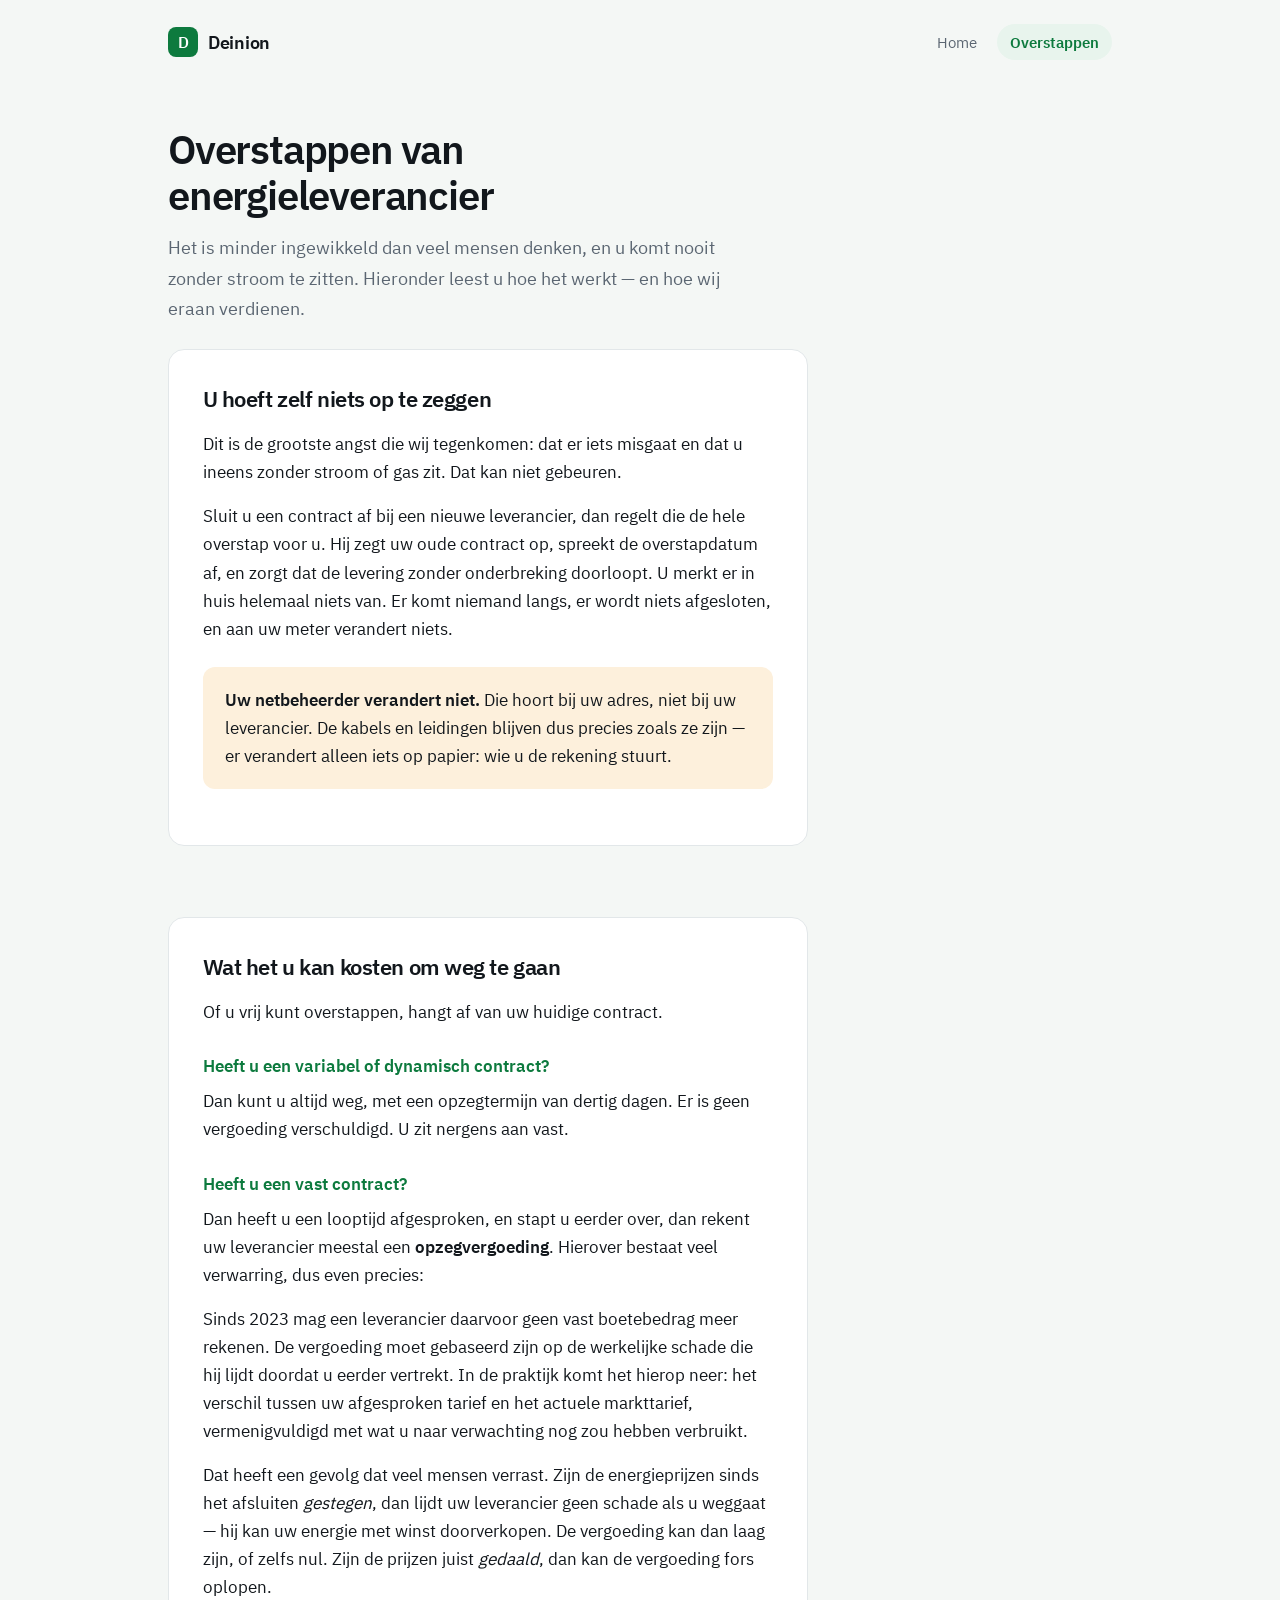
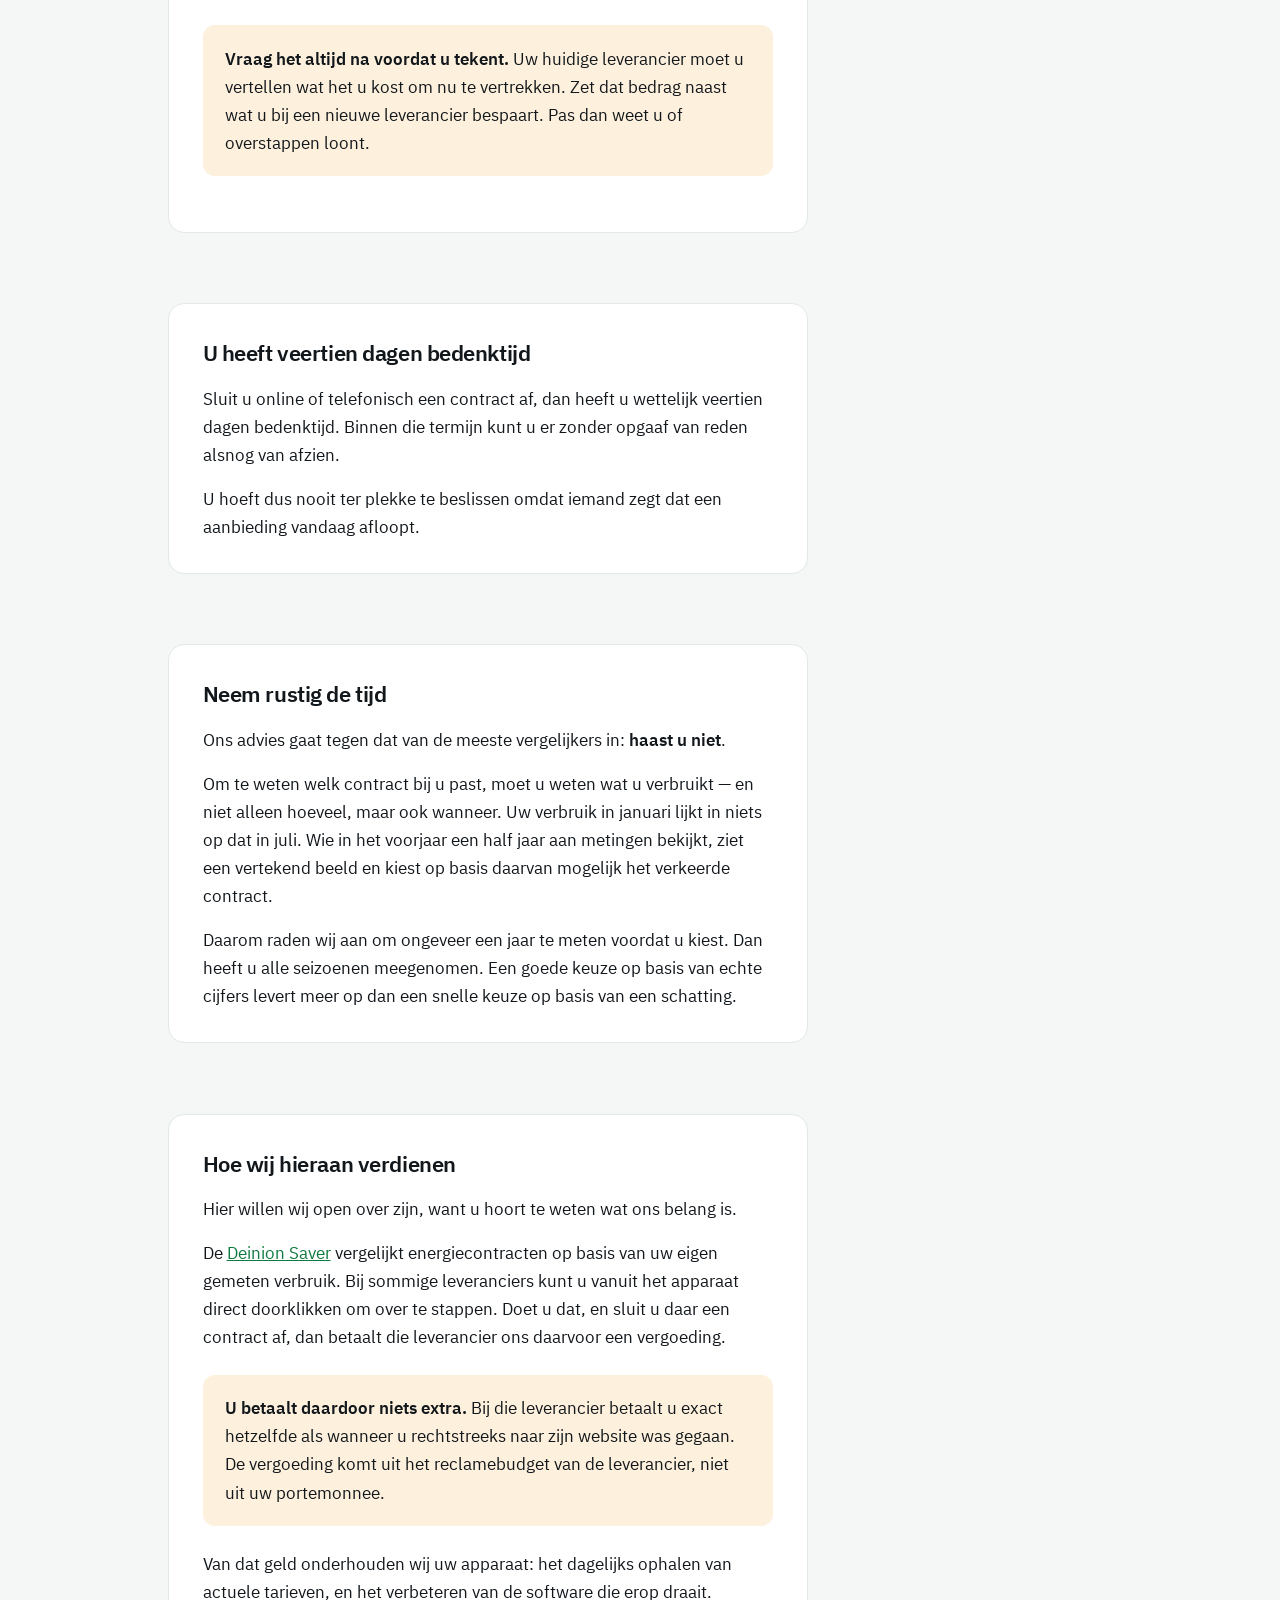
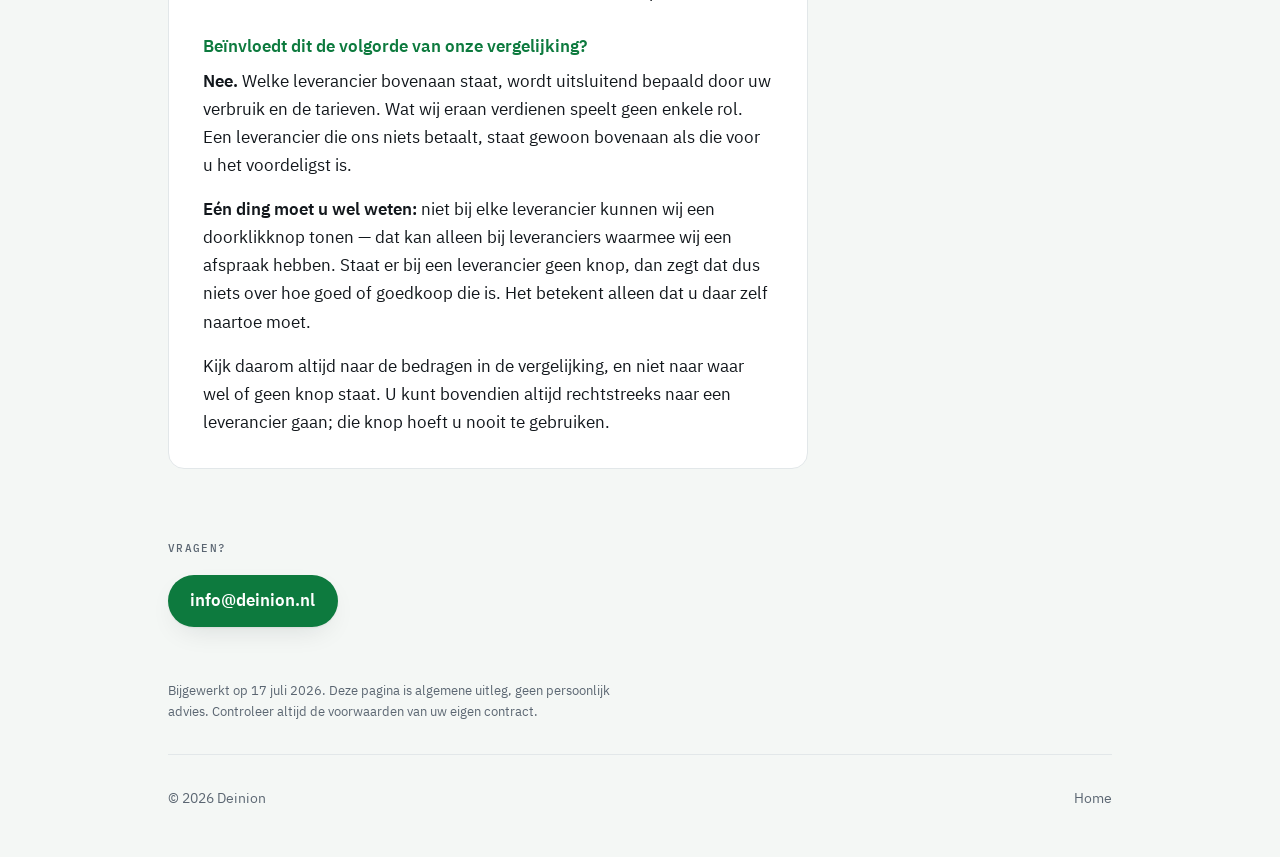
==== overstappen/index.html @ 01d617b0 "Nieuwe opzet: eigen kleursysteem, uitleg over verbruikspatroon, overstappagina - Palet afgeleid van " ====
<!doctype html>
<html lang="nl">
<head>
<meta charset="utf-8">
<meta name="viewport" content="width=device-width, initial-scale=1">
<title>Overstappen van energieleverancier — Deinion</title>
<meta name="description" content="Hoe overstappen van energieleverancier werkt, wat een opzegvergoeding is, en hoe Deinion aan een overstap verdient. In gewone taal uitgelegd.">
<link rel="canonical" href="https://deinion.nl/overstappen/">
<link rel="stylesheet" href="/style.css">
</head>
<body>
  <div class="wrap">

    <div class="site-head">
      <a class="logo" href="/">
        <span class="mark">D</span>
        <span>Deinion</span>
      </a>
      <nav class="nav">
        <a href="/">Home</a>
        <a href="/overstappen/" aria-current="page">Overstappen</a>
      </nav>
    </div>

    <div class="artikel-kop">
      <h1>Overstappen van energieleverancier</h1>
      <p class="lead">Het is minder ingewikkeld dan veel mensen denken, en u komt nooit zonder
        stroom te zitten. Hieronder leest u hoe het werkt — en hoe wij eraan verdienen.</p>
    </div>

    <section class="band">
      <div class="prose">
        <h2>U hoeft zelf niets op te zeggen</h2>
        <p>
          Dit is de grootste angst die wij tegenkomen: dat er iets misgaat en dat u ineens zonder
          stroom of gas zit. Dat kan niet gebeuren.
        </p>
        <p>
          Sluit u een contract af bij een nieuwe leverancier, dan regelt die de hele overstap
          voor u. Hij zegt uw oude contract op, spreekt de overstapdatum af, en zorgt dat de
          levering zonder onderbreking doorloopt. U merkt er in huis helemaal niets van. Er komt
          niemand langs, er wordt niets afgesloten, en aan uw meter verandert niets.
        </p>
        <div class="let-op">
          <p>
            <strong>Uw netbeheerder verandert niet.</strong> Die hoort bij uw adres, niet bij uw
            leverancier. De kabels en leidingen blijven dus precies zoals ze zijn — er verandert
            alleen iets op papier: wie u de rekening stuurt.
          </p>
        </div>
      </div>
    </section>

    <section class="band">
      <div class="prose">
        <h2>Wat het u kan kosten om weg te gaan</h2>
        <p>
          Of u vrij kunt overstappen, hangt af van uw huidige contract.
        </p>

        <h3>Heeft u een variabel of dynamisch contract?</h3>
        <p>
          Dan kunt u altijd weg, met een opzegtermijn van dertig dagen. Er is geen vergoeding
          verschuldigd. U zit nergens aan vast.
        </p>

        <h3>Heeft u een vast contract?</h3>
        <p>
          Dan heeft u een looptijd afgesproken, en stapt u eerder over, dan rekent uw leverancier
          meestal een <strong>opzegvergoeding</strong>. Hierover bestaat veel verwarring, dus even
          precies:
        </p>
        <p>
          Sinds 2023 mag een leverancier daarvoor geen vast boetebedrag meer rekenen. De
          vergoeding moet gebaseerd zijn op de werkelijke schade die hij lijdt doordat u eerder
          vertrekt. In de praktijk komt het hierop neer: het verschil tussen uw afgesproken tarief
          en het actuele markttarief, vermenigvuldigd met wat u naar verwachting nog zou hebben
          verbruikt.
        </p>
        <p>
          Dat heeft een gevolg dat veel mensen verrast. Zijn de energieprijzen sinds het afsluiten
          <em>gestegen</em>, dan lijdt uw leverancier geen schade als u weggaat — hij kan uw energie
          met winst doorverkopen. De vergoeding kan dan laag zijn, of zelfs nul. Zijn de prijzen
          juist <em>gedaald</em>, dan kan de vergoeding fors oplopen.
        </p>
        <div class="let-op">
          <p>
            <strong>Vraag het altijd na voordat u tekent.</strong> Uw huidige leverancier moet u
            vertellen wat het u kost om nu te vertrekken. Zet dat bedrag naast wat u bij een
            nieuwe leverancier bespaart. Pas dan weet u of overstappen loont.
          </p>
        </div>
      </div>
    </section>

    <section class="band">
      <div class="prose">
        <h2>U heeft veertien dagen bedenktijd</h2>
        <p>
          Sluit u online of telefonisch een contract af, dan heeft u wettelijk veertien dagen
          bedenktijd. Binnen die termijn kunt u er zonder opgaaf van reden alsnog van afzien.
        </p>
        <p>
          U hoeft dus nooit ter plekke te beslissen omdat iemand zegt dat een aanbieding vandaag
          afloopt.
        </p>
      </div>
    </section>

    <section class="band">
      <div class="prose">
        <h2>Neem rustig de tijd</h2>
        <p>
          Ons advies gaat tegen dat van de meeste vergelijkers in: <strong>haast u niet</strong>.
        </p>
        <p>
          Om te weten welk contract bij u past, moet u weten wat u verbruikt — en niet alleen
          hoeveel, maar ook wanneer. Uw verbruik in januari lijkt in niets op dat in juli. Wie in
          het voorjaar een half jaar aan metingen bekijkt, ziet een vertekend beeld en kiest op
          basis daarvan mogelijk het verkeerde contract.
        </p>
        <p>
          Daarom raden wij aan om ongeveer een jaar te meten voordat u kiest. Dan heeft u alle
          seizoenen meegenomen. Een goede keuze op basis van echte cijfers levert meer op dan een
          snelle keuze op basis van een schatting.
        </p>
      </div>
    </section>

    <section class="band">
      <div class="prose">
        <h2>Hoe wij hieraan verdienen</h2>
        <p>
          Hier willen wij open over zijn, want u hoort te weten wat ons belang is.
        </p>
        <p>
          De <a href="/">Deinion Saver</a> vergelijkt energiecontracten op basis van uw eigen
          gemeten verbruik. Bij sommige leveranciers kunt u vanuit het apparaat direct doorklikken
          om over te stappen. Doet u dat, en sluit u daar een contract af, dan betaalt die
          leverancier ons daarvoor een vergoeding.
        </p>
        <div class="let-op">
          <p>
            <strong>U betaalt daardoor niets extra.</strong> Bij die leverancier betaalt u exact
            hetzelfde als wanneer u rechtstreeks naar zijn website was gegaan. De vergoeding komt
            uit het reclamebudget van de leverancier, niet uit uw portemonnee.
          </p>
        </div>
        <p>
          Van dat geld onderhouden wij uw apparaat: het dagelijks ophalen van actuele tarieven,
          en het verbeteren van de software die erop draait.
        </p>

        <h3>Beïnvloedt dit de volgorde van onze vergelijking?</h3>
        <p>
          <strong>Nee.</strong> Welke leverancier bovenaan staat, wordt uitsluitend bepaald door
          uw verbruik en de tarieven. Wat wij eraan verdienen speelt geen enkele rol. Een
          leverancier die ons niets betaalt, staat gewoon bovenaan als die voor u het voordeligst
          is.
        </p>
        <p>
          <strong>Eén ding moet u wel weten:</strong> niet bij elke leverancier kunnen wij een
          doorklikknop tonen — dat kan alleen bij leveranciers waarmee wij een afspraak hebben.
          Staat er bij een leverancier geen knop, dan zegt dat dus niets over hoe goed of goedkoop
          die is. Het betekent alleen dat u daar zelf naartoe moet.
        </p>
        <p>
          Kijk daarom altijd naar de bedragen in de vergelijking, en niet naar waar wel of geen
          knop staat. U kunt bovendien altijd rechtstreeks naar een leverancier gaan; die knop
          hoeft u nooit te gebruiken.
        </p>
      </div>
    </section>

    <section class="band">
      <p class="band-titel">Vragen?</p>
      <a class="mail" href="mailto:info@deinion.nl">info@deinion.nl</a>
    </section>

    <p class="bijgewerkt">Bijgewerkt op 17 juli 2026. Deze pagina is algemene uitleg, geen
      persoonlijk advies. Controleer altijd de voorwaarden van uw eigen contract.</p>

    <div class="site-foot">
      <span>&copy; <span id="year"></span> Deinion</span>
      <span><a href="/">Home</a></span>
    </div>

  </div>
  <script>document.getElementById('year').textContent = new Date().getFullYear();</script>
</body>
</html>
---- style.css ----
/* ==========================================================================
   Deinion
   Kleur draagt hier de boodschap: grijs = een schatting, kleur = een meting.
   Lettertypes worden lokaal geleverd; de site doet geen extern verzoek.
   ========================================================================== */

@font-face {
  font-family: 'IBM Plex Sans';
  font-style: normal;
  font-weight: 400;
  font-display: swap;
  src: url('/fonts/ibm-plex-sans-latin-400-normal.woff2') format('woff2');
}
@font-face {
  font-family: 'IBM Plex Sans';
  font-style: normal;
  font-weight: 600;
  font-display: swap;
  src: url('/fonts/ibm-plex-sans-latin-600-normal.woff2') format('woff2');
}
@font-face {
  font-family: 'IBM Plex Mono';
  font-style: normal;
  font-weight: 500;
  font-display: swap;
  src: url('/fonts/ibm-plex-mono-latin-500-normal.woff2') format('woff2');
}

:root {
  --paper: #ffffff;
  --wash: #f4f7f5;
  --ink: #12171c;
  --muted: #5b6672;
  --line: #e2e7e9;

  --groen: #0d7a3e;
  --groen-diep: #0a5c2f;
  --groen-licht: #e8f4ed;
  --amber: #e8890c;
  --amber-licht: #fdf0dc;
  --cyaan: #0b87c7;

  --sans: 'IBM Plex Sans', -apple-system, BlinkMacSystemFont, 'Segoe UI', sans-serif;
  --mono: 'IBM Plex Mono', ui-monospace, Menlo, monospace;

  --r: 16px;
  --schaduw: 0 1px 2px rgba(18, 23, 28, 0.05), 0 10px 30px -12px rgba(18, 23, 28, 0.16);
}

@media (prefers-color-scheme: dark) {
  :root {
    --paper: #14181d;
    --wash: #0f1317;
    --ink: #eef1f3;
    --muted: #98a3ae;
    --line: #262d34;

    --groen: #3fbf6f;
    --groen-diep: #0e6b3a;
    --groen-licht: #16281f;
    --amber: #f0a03a;
    --amber-licht: #2a1f10;
    --cyaan: #45b3e8;
  }
}

* { box-sizing: border-box; }

html { -webkit-text-size-adjust: 100%; }

body {
  margin: 0;
  background: var(--wash);
  color: var(--ink);
  font-family: var(--sans);
  font-size: 1.0625rem;
  line-height: 1.65;
  -webkit-font-smoothing: antialiased;
}

.wrap {
  max-width: 62rem;
  margin: 0 auto;
  padding: 0 1.5rem;
}

:focus-visible {
  outline: 2px solid var(--groen);
  outline-offset: 3px;
  border-radius: 4px;
}

/* --- Kop ------------------------------------------------------------ */

.site-head {
  display: flex;
  flex-wrap: wrap;
  align-items: center;
  justify-content: space-between;
  gap: 1rem;
  padding: 1.5rem 0;
}

.logo {
  display: inline-flex;
  align-items: center;
  gap: 0.6rem;
  font-size: 1.1rem;
  font-weight: 600;
  letter-spacing: -0.015em;
  color: var(--ink);
  text-decoration: none;
}

.logo .mark {
  width: 1.9rem;
  height: 1.9rem;
  border-radius: 8px;
  background: var(--groen);
  color: #fff;
  display: flex;
  align-items: center;
  justify-content: center;
  font-size: 1rem;
  font-weight: 600;
}

.nav {
  display: flex;
  gap: 0.5rem;
  font-size: 0.95rem;
}

.nav a {
  color: var(--muted);
  text-decoration: none;
  padding: 0.35rem 0.8rem;
  border-radius: 999px;
}

.nav a:hover { color: var(--ink); }

.nav a[aria-current="page"] {
  background: var(--groen-licht);
  color: var(--groen);
  font-weight: 600;
}

/* --- Hero ----------------------------------------------------------- */

.hero {
  padding: 3.4rem 0 2.8rem;
}

.hero h1 {
  font-size: clamp(2.1rem, 5.4vw, 3.2rem);
  font-weight: 600;
  line-height: 1.14;
  letter-spacing: -0.035em;
  margin: 0 0 1.2rem;
  max-width: 17ch;
}

.hero h1 .accent {
  color: var(--groen);
}

.hero .lead {
  font-size: 1.2rem;
  line-height: 1.55;
  color: var(--muted);
  margin: 0;
}

/* --- Schatting tegenover meting ------------------------------------- */

.duo {
  display: grid;
  grid-template-columns: 1fr;
  gap: 1rem;
  padding-bottom: 3.4rem;
}

@media (min-width: 44rem) {
  .duo { grid-template-columns: 1fr 1fr; }
}

.duo-kaart {
  border-radius: var(--r);
  padding: 1.9rem 1.8rem;
}

.duo-kaart h2 {
  font-size: 1.45rem;
  font-weight: 600;
  letter-spacing: -0.02em;
  margin: 0 0 0.6rem;
}

.duo-kaart p {
  margin: 0;
  font-size: 1.02rem;
}

.duo-label {
  font-family: var(--mono);
  font-size: 0.7rem;
  font-weight: 500;
  letter-spacing: 0.12em;
  text-transform: uppercase;
  margin: 0 0 1rem;
}

/* De schatting: kleurloos, want er valt niets te weten */
.duo-gok {
  background: var(--paper);
  border: 1px solid var(--line);
}
.duo-gok .duo-label { color: var(--muted); }
.duo-gok h2 { color: var(--muted); }
.duo-gok p { color: var(--muted); }

/* De meting: vol kleur, want dit is echt */
.duo-meting {
  background: var(--groen-diep);
  box-shadow: var(--schaduw);
  color: #fff;
}
.duo-meting .duo-label { color: #8fe0b0; }
.duo-meting h2 { color: #fff; }
.duo-meting p { color: #d3ecdd; }

/* --- Secties -------------------------------------------------------- */

.band { padding: 0 0 3.4rem; }

.band-titel {
  font-family: var(--mono);
  font-size: 0.7rem;
  font-weight: 500;
  letter-spacing: 0.12em;
  text-transform: uppercase;
  color: var(--muted);
  margin: 0 0 1.1rem;
}

/* --- Ritme: waarom het moment telt ---------------------------------- */

.statement {
  font-size: clamp(1.5rem, 3.6vw, 2.05rem);
  font-weight: 600;
  line-height: 1.2;
  letter-spacing: -0.03em;
  margin: 0 0 1rem;
  max-width: 19ch;
}

.statement .accent { color: var(--groen); }

.statement-sub {
  margin: 0;
  color: var(--muted);
  font-size: 1.05rem;
}

/* --- Kaarten -------------------------------------------------------- */

.kaart {
  background: var(--paper);
  border: 1px solid var(--line);
  border-radius: var(--r);
  padding: 1.7rem 1.8rem;
}

.kaart h3 {
  margin: 0 0 0.5rem;
  font-size: 1.2rem;
  font-weight: 600;
  letter-spacing: -0.015em;
}

.kaart p {
  margin: 0;
  color: var(--muted);
}

.badge {
  display: inline-block;
  font-family: var(--mono);
  font-size: 0.68rem;
  font-weight: 500;
  letter-spacing: 0.08em;
  text-transform: uppercase;
  padding: 0.28rem 0.6rem;
  border-radius: 999px;
  background: var(--amber-licht);
  color: #8a5200;
  margin-bottom: 0.9rem;
}

@media (prefers-color-scheme: dark) {
  .badge { color: var(--amber); }
}

/* Aanklikbare kaart */
.kaart-link {
  display: flex;
  align-items: center;
  justify-content: space-between;
  gap: 1.2rem;
  text-decoration: none;
  color: inherit;
  transition: border-color 0.15s ease, transform 0.15s ease;
}

.kaart-link:hover {
  border-color: var(--groen);
  transform: translateY(-2px);
}

.kaart-link h3 { color: var(--groen); }

.pijl {
  flex: none;
  width: 2.2rem;
  height: 2.2rem;
  border-radius: 999px;
  background: var(--groen-licht);
  color: var(--groen);
  display: flex;
  align-items: center;
  justify-content: center;
  font-size: 1.1rem;
}

/* --- Beeld ---------------------------------------------------------- */

.shots {
  display: grid;
  gap: 1.2rem;
}

figure {
  margin: 0;
  background: #101114;
  border-radius: var(--r);
  padding: 0.6rem;
  box-shadow: var(--schaduw);
}

figure img {
  display: block;
  width: 100%;
  height: auto;
  border-radius: 10px;
}

figcaption {
  margin: 0.75rem 0.4rem 0.3rem;
  font-size: 0.85rem;
  line-height: 1.45;
  color: #9aa4b0;
}

/* --- Contact & voet ------------------------------------------------- */

.mail {
  display: inline-block;
  font-size: 1.05rem;
  font-weight: 600;
  color: #fff;
  background: var(--groen);
  text-decoration: none;
  padding: 0.75rem 1.4rem;
  border-radius: 999px;
  box-shadow: var(--schaduw);
  transition: background 0.15s ease;
}

.mail:hover { background: var(--groen-diep); }

@media (prefers-color-scheme: dark) {
  .mail { color: #06210f; }
}

.site-foot {
  padding: 2rem 0 3rem;
  border-top: 1px solid var(--line);
  color: var(--muted);
  font-size: 0.85rem;
  display: flex;
  flex-wrap: wrap;
  gap: 0.5rem 1.4rem;
  justify-content: space-between;
}

.site-foot a {
  color: var(--muted);
  text-decoration: none;
}

.site-foot a:hover { color: var(--ink); }

/* --- Artikelpagina -------------------------------------------------- */

.artikel-kop { padding: 2.6rem 0 1.6rem; }

.artikel-kop h1 {
  font-size: clamp(1.9rem, 4.4vw, 2.5rem);
  font-weight: 600;
  line-height: 1.15;
  letter-spacing: -0.03em;
  margin: 0 0 0.9rem;
  max-width: 20ch;
}

.artikel-kop .lead {
  font-size: 1.15rem;
  color: var(--muted);
  margin: 0;
  max-width: 54ch;
}

.prose {
  max-width: 40rem;
  background: var(--paper);
  border: 1px solid var(--line);
  border-radius: var(--r);
  padding: 2rem 2.1rem;
  margin-bottom: 1rem;
}

.prose h2 {
  font-size: 1.35rem;
  font-weight: 600;
  letter-spacing: -0.02em;
  margin: 0 0 0.8rem;
}

.prose h3 {
  font-size: 1.05rem;
  font-weight: 600;
  margin: 1.7rem 0 0.4rem;
  color: var(--groen);
}

.prose p { margin: 0 0 1rem; }
.prose p:last-child { margin-bottom: 0; }

.prose ul {
  margin: 0 0 1rem;
  padding-left: 1.2rem;
}

.prose li { margin-bottom: 0.55rem; }
.prose li::marker { color: var(--amber); }

.prose a { color: var(--groen); }

.let-op {
  background: var(--amber-licht);
  border-radius: 12px;
  padding: 1.2rem 1.4rem;
  margin: 1.5rem 0;
}

.let-op p { margin: 0; }
.let-op p + p { margin-top: 0.7rem; }

.bijgewerkt {
  font-size: 0.82rem;
  line-height: 1.55;
  color: var(--muted);
  margin: 0 0 2rem;
  max-width: 60ch;
}

@media (prefers-reduced-motion: reduce) {
  * { animation: none !important; transition: none !important; }
}
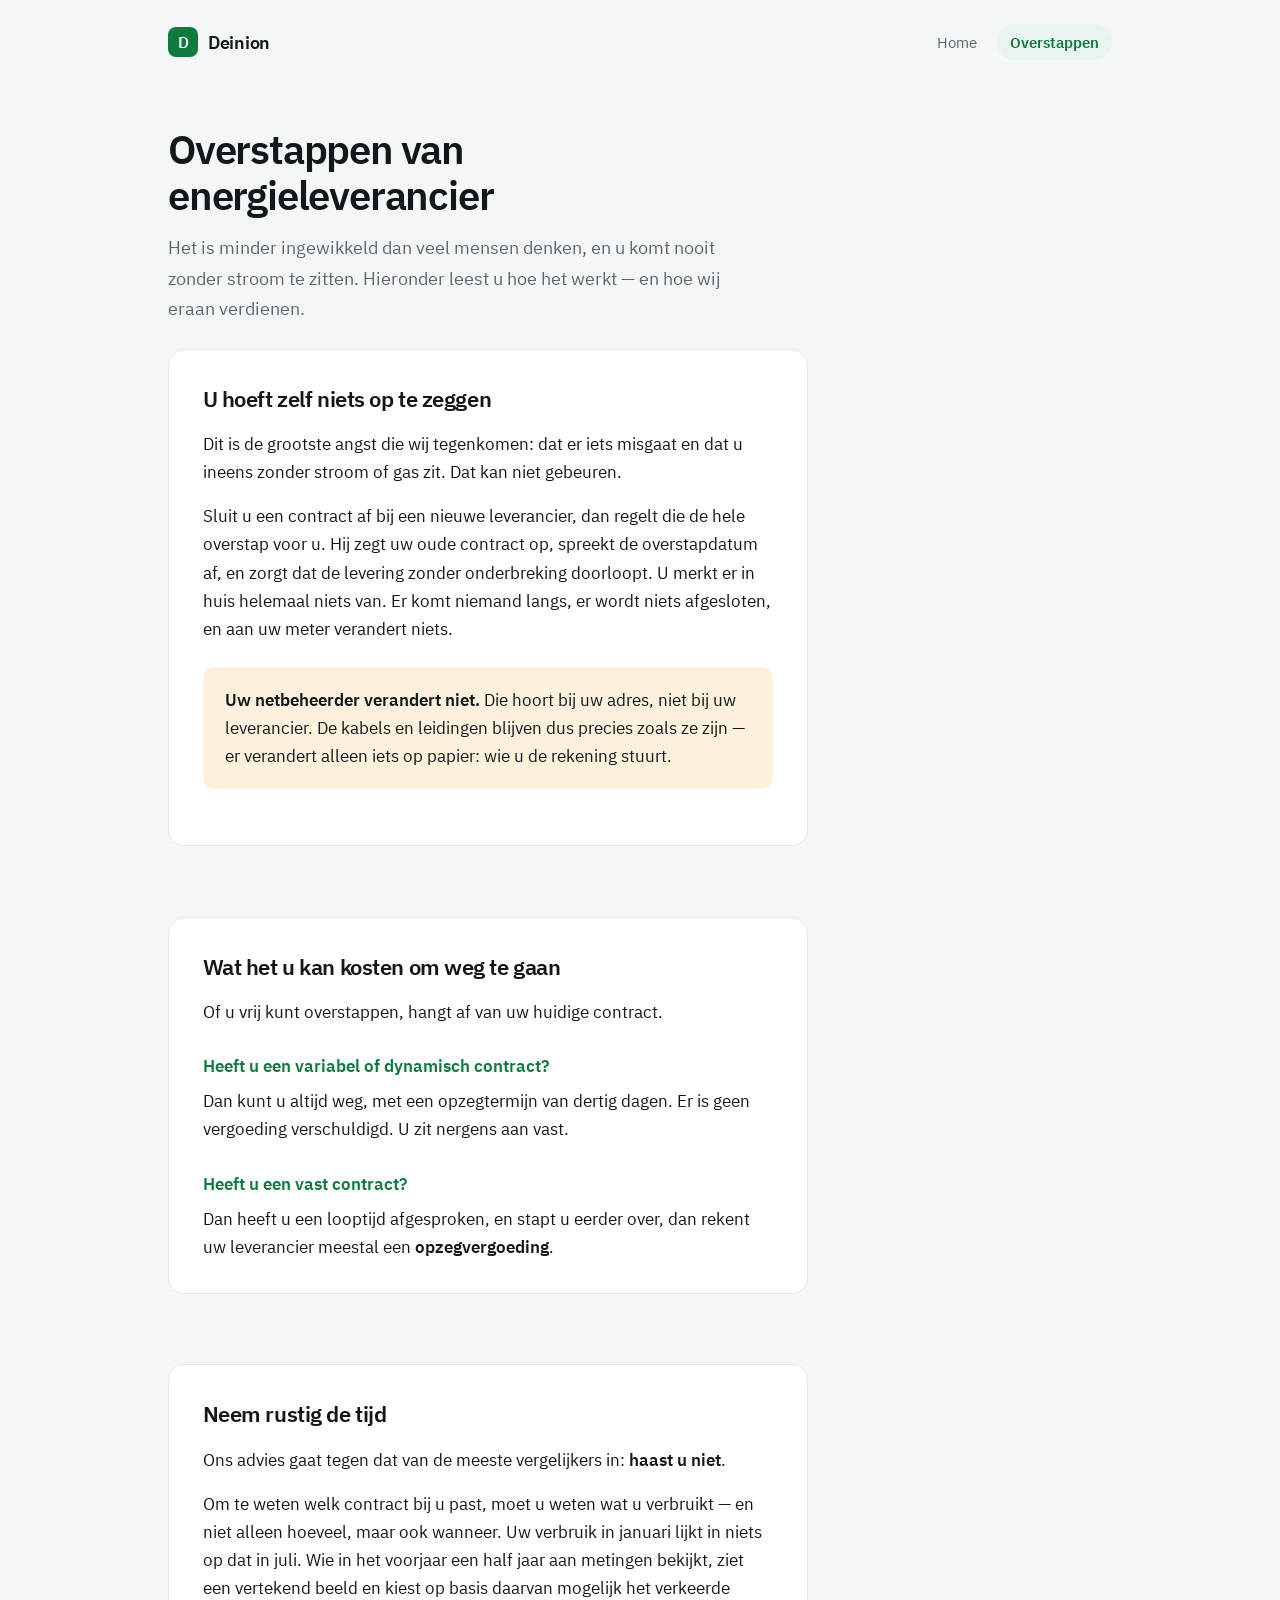
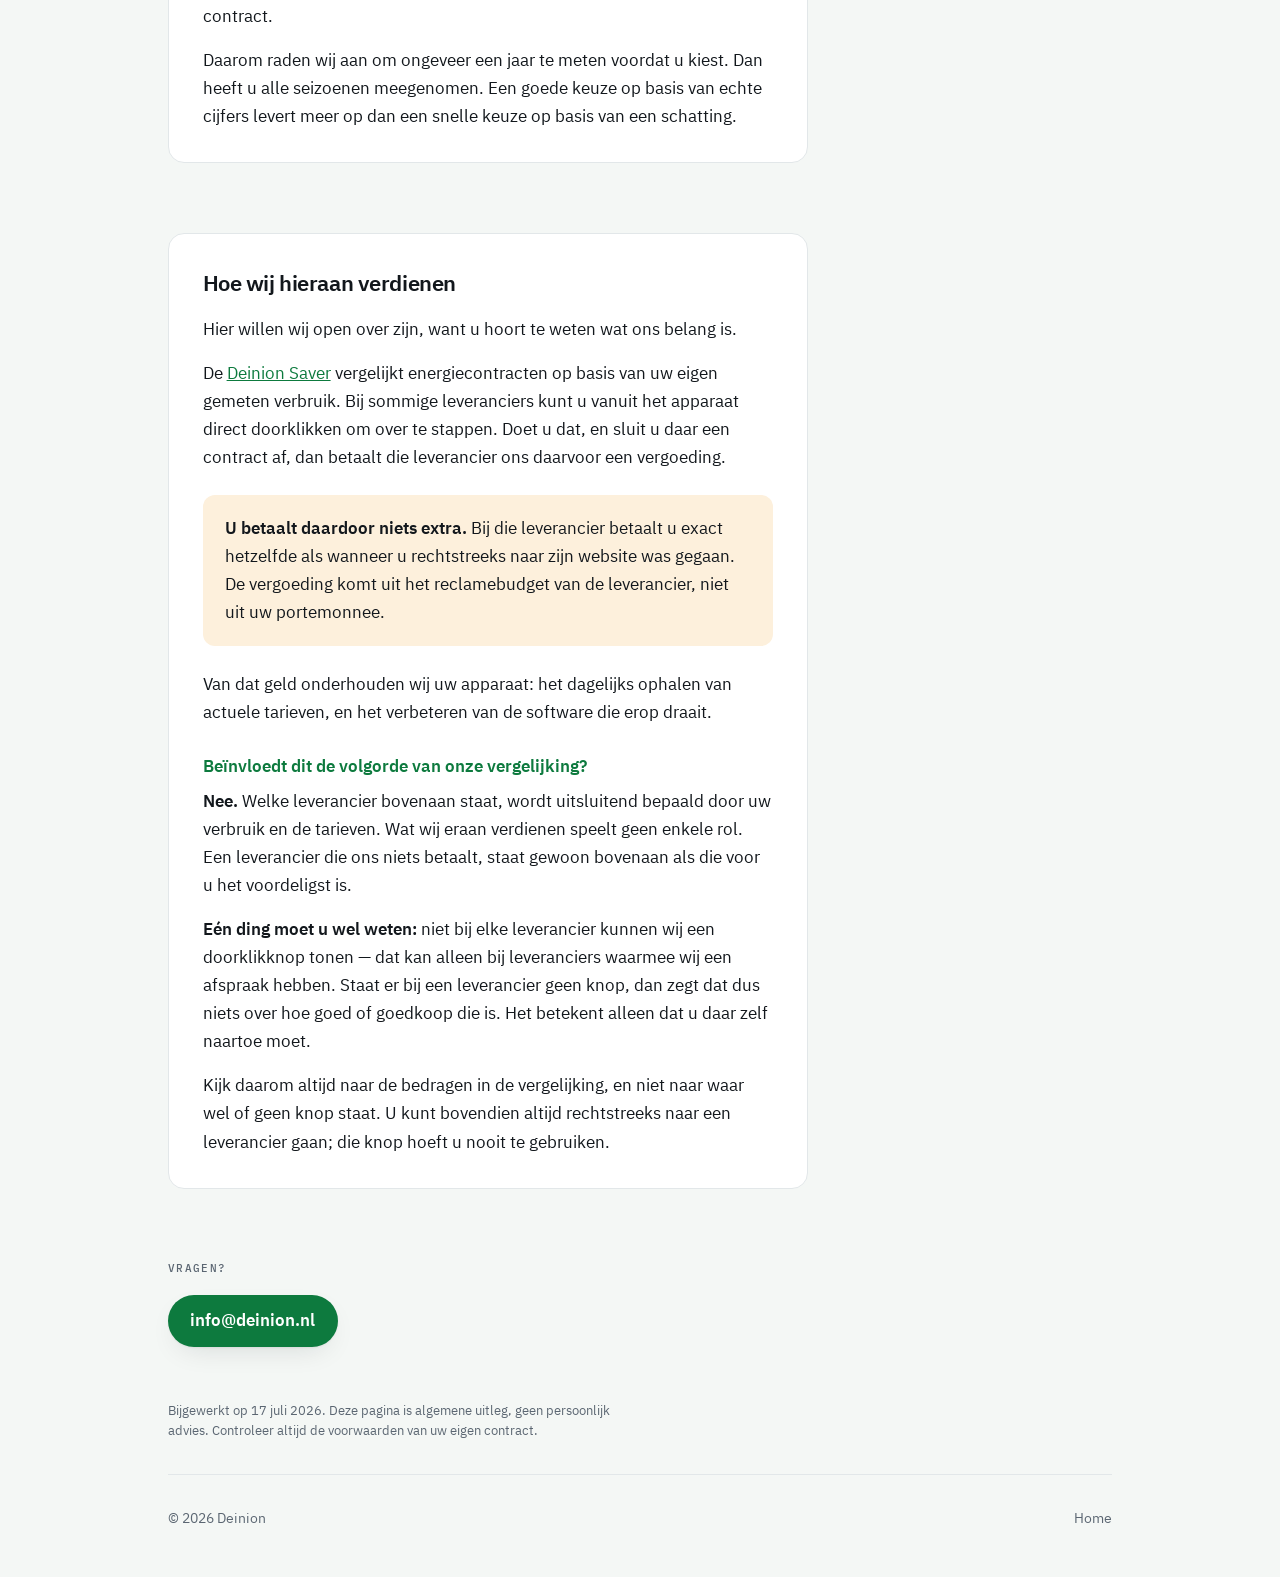
==== commit 0a6a8182: "Overstappen: uitleg opzegvergoeding en bedenktijd verwijderd Co-Authored-By: Claude Opus 5.5 <norepl" ====
--- a/overstappen/index.html
+++ b/overstappen/index.html
@@ -67,42 +67,7 @@
         <h3>Heeft u een vast contract?</h3>
         <p>
           Dan heeft u een looptijd afgesproken, en stapt u eerder over, dan rekent uw leverancier
-          meestal een <strong>opzegvergoeding</strong>. Hierover bestaat veel verwarring, dus even
-          precies:
-        </p>
-        <p>
-          Sinds 2023 mag een leverancier daarvoor geen vast boetebedrag meer rekenen. De
-          vergoeding moet gebaseerd zijn op de werkelijke schade die hij lijdt doordat u eerder
-          vertrekt. In de praktijk komt het hierop neer: het verschil tussen uw afgesproken tarief
-          en het actuele markttarief, vermenigvuldigd met wat u naar verwachting nog zou hebben
-          verbruikt.
-        </p>
-        <p>
-          Dat heeft een gevolg dat veel mensen verrast. Zijn de energieprijzen sinds het afsluiten
-          <em>gestegen</em>, dan lijdt uw leverancier geen schade als u weggaat — hij kan uw energie
-          met winst doorverkopen. De vergoeding kan dan laag zijn, of zelfs nul. Zijn de prijzen
-          juist <em>gedaald</em>, dan kan de vergoeding fors oplopen.
-        </p>
-        <div class="let-op">
-          <p>
-            <strong>Vraag het altijd na voordat u tekent.</strong> Uw huidige leverancier moet u
-            vertellen wat het u kost om nu te vertrekken. Zet dat bedrag naast wat u bij een
-            nieuwe leverancier bespaart. Pas dan weet u of overstappen loont.
-          </p>
-        </div>
-      </div>
-    </section>
-
-    <section class="band">
-      <div class="prose">
-        <h2>U heeft veertien dagen bedenktijd</h2>
-        <p>
-          Sluit u online of telefonisch een contract af, dan heeft u wettelijk veertien dagen
-          bedenktijd. Binnen die termijn kunt u er zonder opgaaf van reden alsnog van afzien.
-        </p>
-        <p>
-          U hoeft dus nooit ter plekke te beslissen omdat iemand zegt dat een aanbieding vandaag
-          afloopt.
+          meestal een <strong>opzegvergoeding</strong>.
         </p>
       </div>
     </section>
